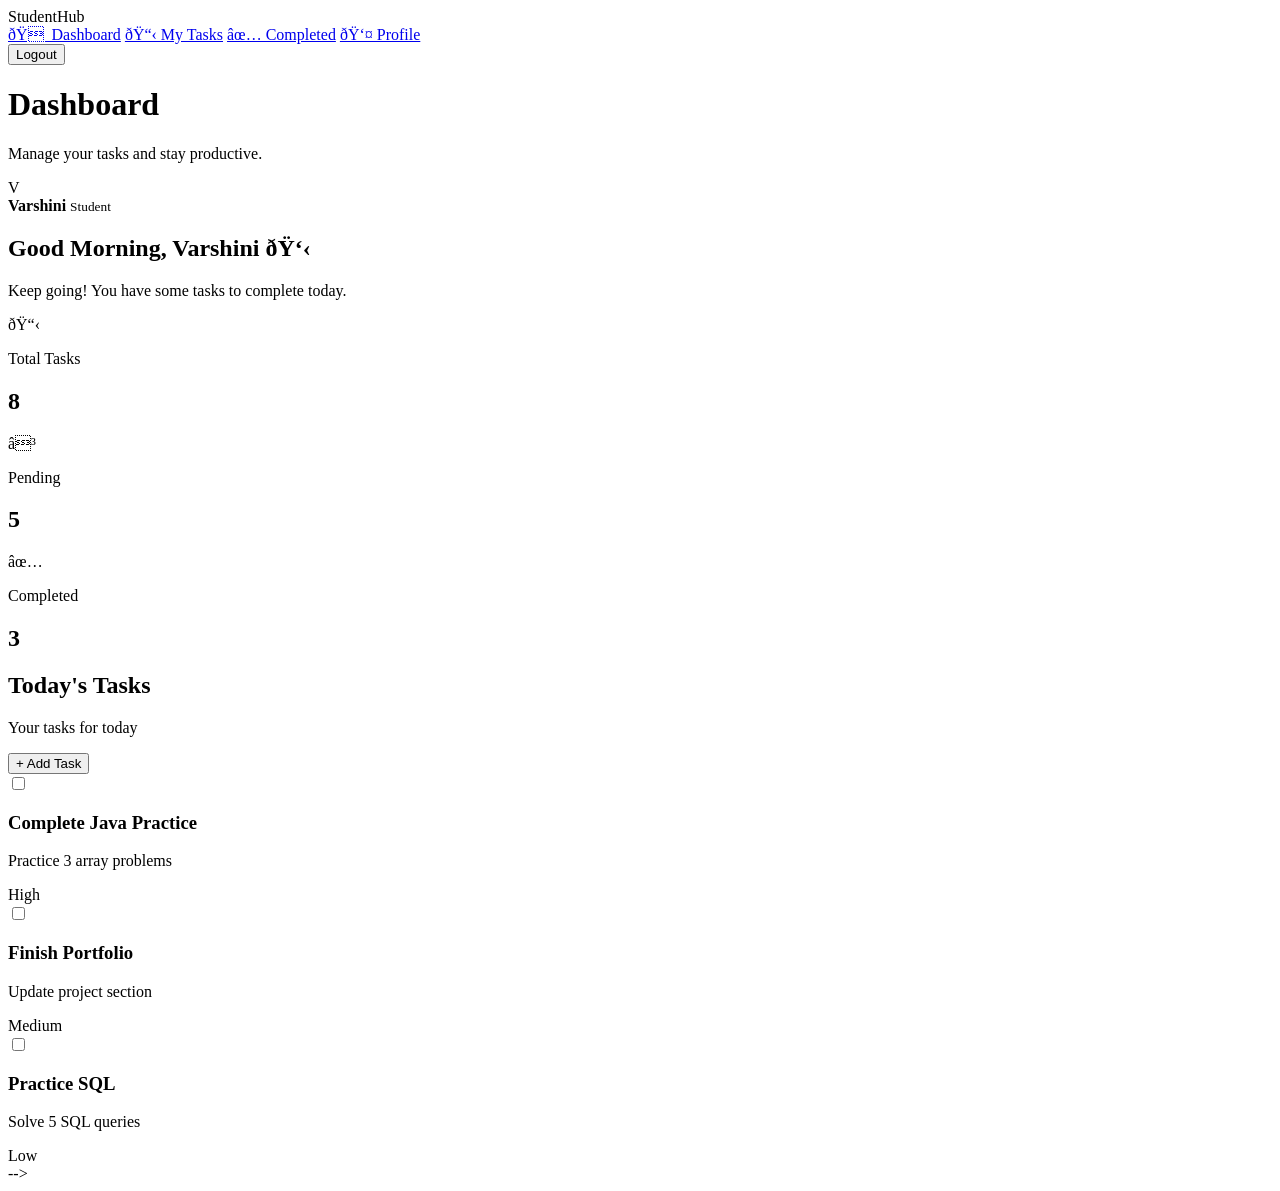
==== dashboard.html @ e9b066ae "first commit" ====
<!-- <!DOCTYPE html>
<html lang="en">
<head>
    <meta charset="UTF-8">
    <meta name="viewport" content="width=device-width, initial-scale=1.0">

    <title>StudentHub Dashboard</title>

    <link rel="stylesheet" href="dashboard.css">
</head>

<body>

    <!-- Sidebar -->
    <aside class="sidebar">

        <div class="logo">
            StudentHub
        </div>

        <nav>
            <a href="#" class="active">🏠 Dashboard</a>
            <a href="#">📋 My Tasks</a>
            <a href="#">✅ Completed</a>
            <a href="#">👤 Profile</a>
        </nav>

        <button class="logout-btn" onclick="logout()">
            Logout
        </button>

    </aside>


    <!-- Main Content -->
    <main class="main-content">

        <!-- Top Section -->
        <header class="topbar">

            <div>
                <h1>Dashboard</h1>
                <p>Manage your tasks and stay productive.</p>
            </div>

            <div class="profile">
                <div class="avatar">V</div>

                <div>
                    <strong>Varshini</strong>
                    <small>Student</small>
                </div>
            </div>

        </header>


        <!-- Welcome -->
        <section class="welcome">

            <div>
                <h2>Good Morning, Varshini 👋</h2>

                <p>
                    Keep going! You have some tasks to complete today.
                </p>
            </div>

        </section>


        <!-- Statistics -->
        <section class="stats">

            <div class="stat-card">
                <span class="icon">📋</span>

                <div>
                    <p>Total Tasks</p>
                    <h2>8</h2>
                </div>
            </div>


            <div class="stat-card">
                <span class="icon">⏳</span>

                <div>
                    <p>Pending</p>
                    <h2>5</h2>
                </div>
            </div>


            <div class="stat-card">
                <span class="icon">✅</span>

                <div>
                    <p>Completed</p>
                    <h2>3</h2>
                </div>
            </div>

        </section>


        <!-- Tasks -->
        <section class="tasks-section">

            <div class="section-header">

                <div>
                    <h2>Today's Tasks</h2>
                    <p>Your tasks for today</p>
                </div>

                <button class="add-btn">
                    + Add Task
                </button>

            </div>
            <div class="task-list">
                <div class="task">
                    <div class="task-left">
                        <input type="checkbox">
                        <div>
                            <h3>Complete Java Practice</h3>
                            <p>Practice 3 array problems</p>
                        </div>
                    </div>
                    <span class="priority high">
                        High
                    </span>
                </div>
                <div class="task">
                    <div class="task-left">
                        <input type="checkbox">
                        <div>
                            <h3>Finish Portfolio</h3>
                            <p>Update project section</p>
                        </div>
                    </div>
                    <span class="priority medium">
                        Medium
                    </span>
                </div>
                <div class="task">
                    <div class="task-left">
                        <input type="checkbox">
                        <div>
                            <h3>Practice SQL</h3>
                            <p>Solve 5 SQL queries</p>
                        </div>
                    </div>
                    <span class="priority low">
                        Low
                    </span>
                </div>
            </div>
        </section>
    </main>
    <script>
        function logout() {

            window.location.href = "index.html";
        }

    </script>

</body>
</html> -->
---- dashboard.css ----
* {
    margin: 0;
    padding: 0;
    box-sizing: border-box;
}

body {
    font-family: Arial, sans-serif;
    background: #f5f7fb;
    color: #1f2937;

    display: flex;
}


/* Sidebar */

.sidebar {
    width: 240px;
    height: 100vh;

    background: #111827;
    color: white;

    padding: 25px 18px;

    position: fixed;
    left: 0;
    top: 0;
}


.logo {
    font-size: 24px;
    font-weight: bold;

    padding: 10px 15px;
    margin-bottom: 40px;
}


.sidebar nav {
    display: flex;
    flex-direction: column;
    gap: 8px;
}


.sidebar nav a {
    text-decoration: none;
    color: #cbd5e1;

    padding: 13px 15px;

    border-radius: 8px;

    transition: 0.3s;
}


.sidebar nav a:hover,
.sidebar nav a.active {
    background: #2563eb;
    color: white;
}


.logout-btn {
    position: absolute;

    bottom: 30px;
    left: 18px;

    width: calc(100% - 36px);

    padding: 12px;

    border: 1px solid #374151;
    border-radius: 8px;

    background: transparent;
    color: #cbd5e1;

    cursor: pointer;
}


.logout-btn:hover {
    background: #dc2626;
    color: white;
}


/* Main */

.main-content {
    margin-left: 240px;

    width: calc(100% - 240px);

    padding: 35px 45px;
}


/* Topbar */

.topbar {
    display: flex;

    justify-content: space-between;
    align-items: center;

    margin-bottom: 30px;
}


.topbar h1 {
    font-size: 30px;
    margin-bottom: 6px;
}


.topbar p {
    color: #6b7280;
}


.profile {
    display: flex;
    align-items: center;
    gap: 12px;
}


.avatar {
    width: 45px;
    height: 45px;

    background: #2563eb;
    color: white;

    border-radius: 50%;

    display: flex;
    align-items: center;
    justify-content: center;

    font-weight: bold;
    font-size: 18px;
}


.profile strong {
    display: block;
}


.profile small {
    color: #6b7280;
}


/* Welcome */

.welcome {
    background: #2563eb;

    color: white;

    border-radius: 14px;

    padding: 28px;

    margin-bottom: 25px;
}


.welcome h2 {
    margin-bottom: 8px;
}


.welcome p {
    opacity: 0.9;
}


/* Stats */

.stats {
    display: grid;

    grid-template-columns: repeat(3, 1fr);

    gap: 20px;

    margin-bottom: 30px;
}


.stat-card {
    background: white;

    padding: 22px;

    border-radius: 12px;

    display: flex;
    align-items: center;

    gap: 18px;

    box-shadow: 0 3px 12px rgba(0, 0, 0, 0.06);
}


.icon {
    width: 48px;
    height: 48px;

    background: #eff6ff;

    border-radius: 10px;

    display: flex;
    align-items: center;
    justify-content: center;

    font-size: 22px;
}


.stat-card p {
    color: #6b7280;
    font-size: 14px;

    margin-bottom: 5px;
}


.stat-card h2 {
    font-size: 25px;
}


/* Tasks */

.tasks-section {
    background: white;

    padding: 25px;

    border-radius: 14px;

    box-shadow: 0 3px 12px rgba(0, 0, 0, 0.06);
}


.section-header {
    display: flex;

    justify-content: space-between;
    align-items: center;

    margin-bottom: 20px;
}


.section-header h2 {
    margin-bottom: 5px;
}


.section-header p {
    color: #6b7280;
    font-size: 14px;
}


.add-btn {
    background: #2563eb;
    color: white;

    border: none;

    padding: 11px 18px;

    border-radius: 7px;

    cursor: pointer;

    font-weight: bold;
}


.add-btn:hover {
    background: #1d4ed8;
}


/* Task */

.task {
    display: flex;

    justify-content: space-between;
    align-items: center;

    padding: 18px 5px;

    border-bottom: 1px solid #e5e7eb;
}


.task:last-child {
    border-bottom: none;
}


.task-left {
    display: flex;

    align-items: center;

    gap: 15px;
}


.task-left input {
    width: 18px;
    height: 18px;
}


.task h3 {
    font-size: 16px;

    margin-bottom: 5px;
}


.task p {
    font-size: 13px;

    color: #6b7280;
}


/* Priority */

.priority {
    padding: 5px 12px;

    border-radius: 20px;

    font-size: 12px;

    font-weight: bold;
}


.high {
    background: #fee2e2;
    color: #dc2626;
}


.medium {
    background: #fef3c7;
    color: #d97706;
}


.low {
    background: #dcfce7;
    color: #16a34a;
}


/* Responsive */

@media (max-width: 800px) {

    .sidebar {
        width: 190px;
    }

    .main-content {
        margin-left: 190px;
        width: calc(100% - 190px);

        padding: 25px;
    }

    .stats {
        grid-template-columns: 1fr;
    }

}


@media (max-width: 600px) {

    .sidebar {
        display: none;
    }

    .main-content {
        margin-left: 0;
        width: 100%;
    }

}
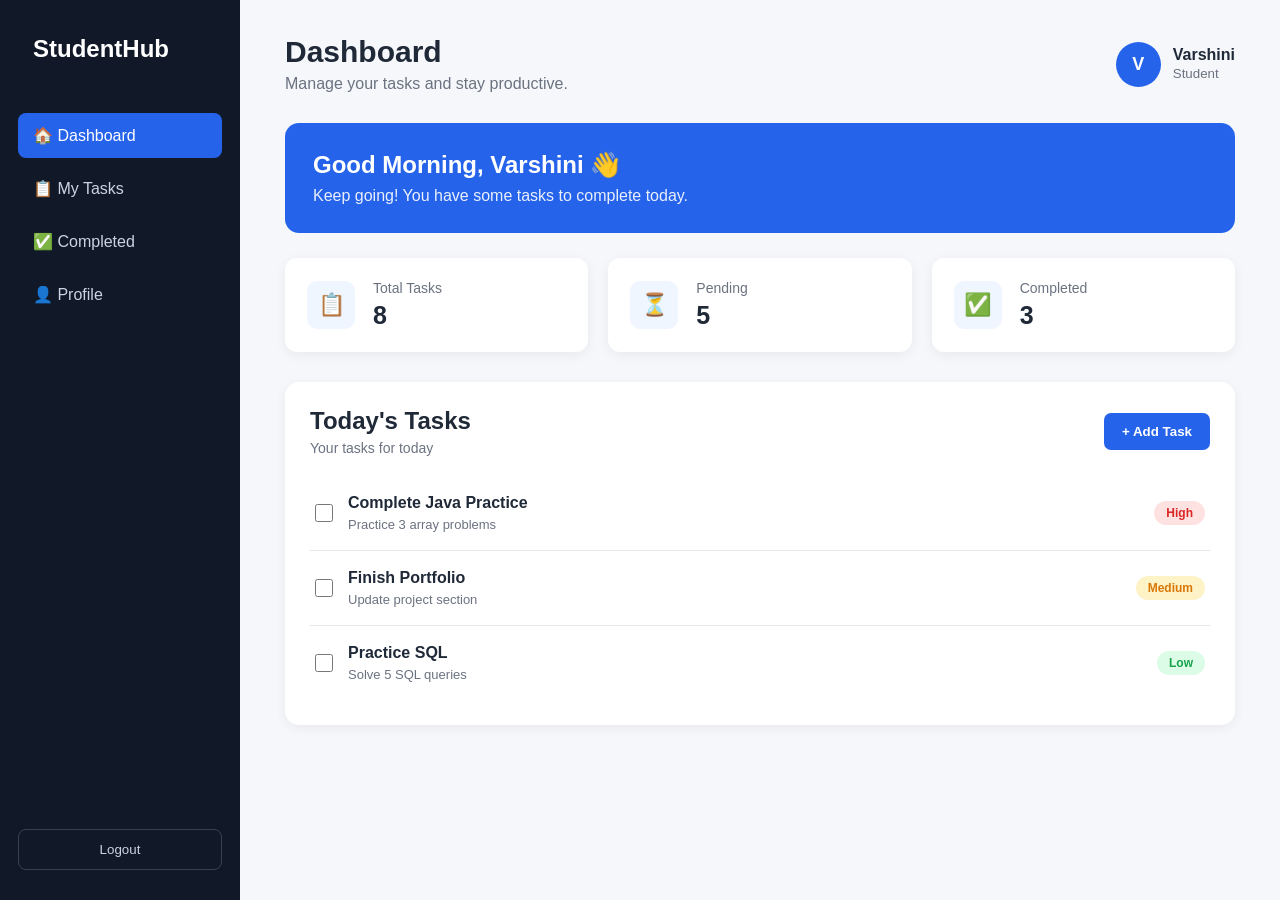
==== commit 7ab3bd48: "added dashboard files" ====
--- a/dashboard.html
+++ b/dashboard.html
@@ -1,4 +1,4 @@
-<!-- <!DOCTYPE html>
+<!DOCTYPE html>
 <html lang="en">
 <head>
     <meta charset="UTF-8">
@@ -168,4 +168,4 @@
     </script>
 
 </body>
-</html> -->+</html>
